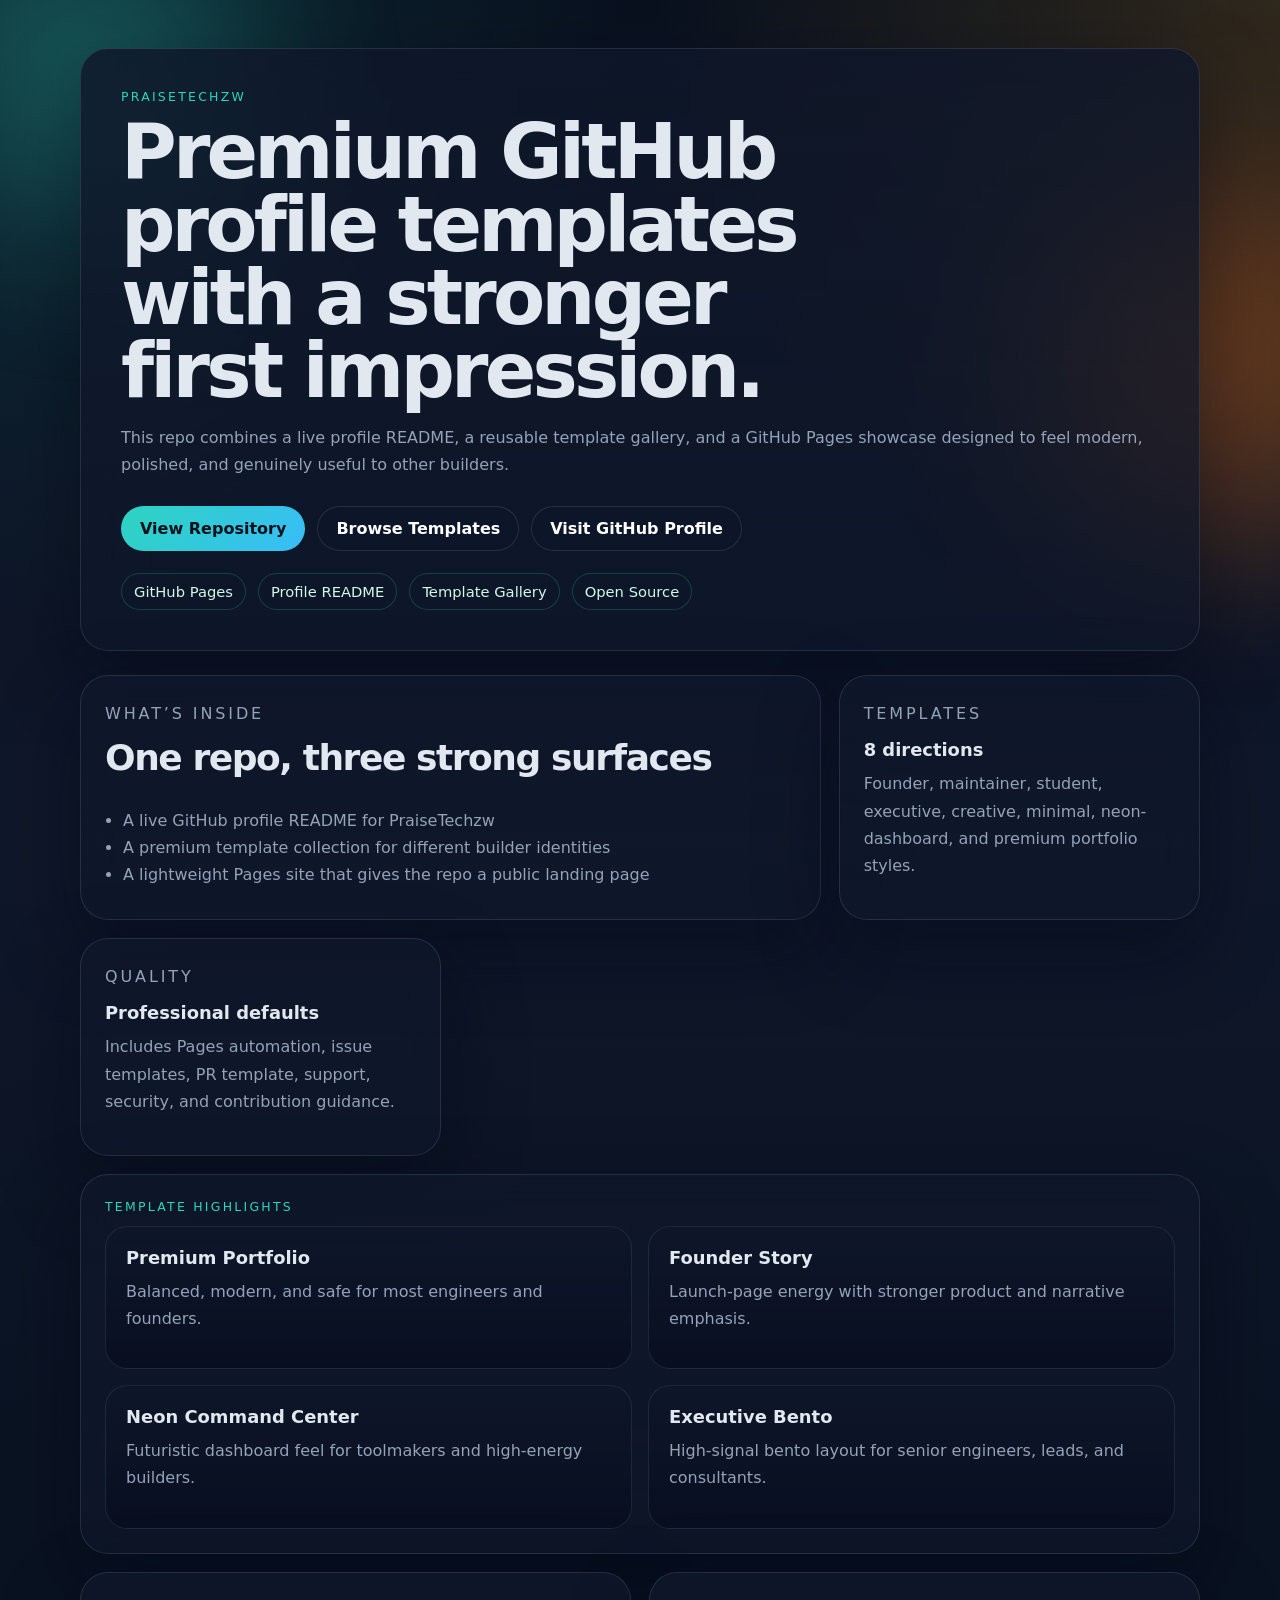
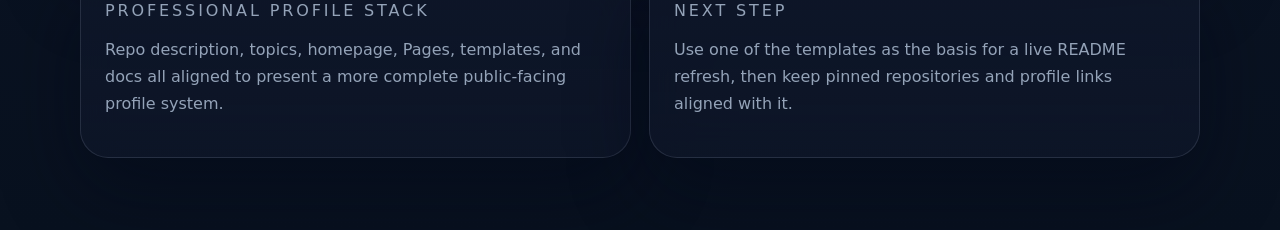
==== site/index.html @ 54471fbe "Add GitHub Pages showcase and repo governance" ====
<!doctype html>
<html lang="en">
  <head>
    <meta charset="utf-8" />
    <meta name="viewport" content="width=device-width, initial-scale=1" />
    <title>PraiseTechzw | Profile Templates & GitHub Showcase</title>
    <meta
      name="description"
      content="Premium GitHub profile README templates, profile design inspiration, and a showcase for PraiseTechzw."
    />
    <meta property="og:title" content="PraiseTechzw | Premium GitHub Profile Templates" />
    <meta
      property="og:description"
      content="A polished template collection and profile showcase built for GitHub Pages."
    />
    <meta property="og:type" content="website" />
    <meta property="og:image" content="./preview.svg" />
    <meta name="theme-color" content="#0f172a" />
    <link rel="stylesheet" href="./styles.css" />
  </head>
  <body>
    <div class="orb orb-a"></div>
    <div class="orb orb-b"></div>

    <main class="shell">
      <section class="hero card">
        <p class="eyebrow">PraiseTechzw</p>
        <h1>Premium GitHub profile templates with a stronger first impression.</h1>
        <p class="lede">
          This repo combines a live profile README, a reusable template gallery,
          and a GitHub Pages showcase designed to feel modern, polished, and
          genuinely useful to other builders.
        </p>

        <div class="cta-row">
          <a class="button button-primary" href="https://github.com/PraiseTechzw/PraiseTechzw">View Repository</a>
          <a class="button button-secondary" href="https://github.com/PraiseTechzw/PraiseTechzw/tree/main/templates">Browse Templates</a>
          <a class="button button-secondary" href="https://github.com/PraiseTechzw">Visit GitHub Profile</a>
        </div>

        <div class="pill-row">
          <span class="pill">GitHub Pages</span>
          <span class="pill">Profile README</span>
          <span class="pill">Template Gallery</span>
          <span class="pill">Open Source</span>
        </div>
      </section>

      <section class="grid">
        <article class="card feature feature-wide">
          <p class="eyebrow">What’s inside</p>
          <h2>One repo, three strong surfaces</h2>
          <ul class="list">
            <li>A live GitHub profile README for PraiseTechzw</li>
            <li>A premium template collection for different builder identities</li>
            <li>A lightweight Pages site that gives the repo a public landing page</li>
          </ul>
        </article>

        <article class="card feature">
          <p class="eyebrow">Templates</p>
          <h3>8 directions</h3>
          <p>
            Founder, maintainer, student, executive, creative, minimal,
            neon-dashboard, and premium portfolio styles.
          </p>
        </article>

        <article class="card feature">
          <p class="eyebrow">Quality</p>
          <h3>Professional defaults</h3>
          <p>
            Includes Pages automation, issue templates, PR template, support,
            security, and contribution guidance.
          </p>
        </article>
      </section>

      <section class="card section-card">
        <p class="eyebrow">Template highlights</p>
        <div class="template-grid">
          <article class="template-card">
            <h3>Premium Portfolio</h3>
            <p>Balanced, modern, and safe for most engineers and founders.</p>
          </article>
          <article class="template-card">
            <h3>Founder Story</h3>
            <p>Launch-page energy with stronger product and narrative emphasis.</p>
          </article>
          <article class="template-card">
            <h3>Neon Command Center</h3>
            <p>Futuristic dashboard feel for toolmakers and high-energy builders.</p>
          </article>
          <article class="template-card">
            <h3>Executive Bento</h3>
            <p>High-signal bento layout for senior engineers, leads, and consultants.</p>
          </article>
        </div>
      </section>

      <section class="footer-row">
        <div class="card footer-card">
          <p class="eyebrow">Professional profile stack</p>
          <p>
            Repo description, topics, homepage, Pages, templates, and docs all
            aligned to present a more complete public-facing profile system.
          </p>
        </div>
        <div class="card footer-card">
          <p class="eyebrow">Next step</p>
          <p>
            Use one of the templates as the basis for a live README refresh,
            then keep pinned repositories and profile links aligned with it.
          </p>
        </div>
      </section>
    </main>
  </body>
</html>
---- site/styles.css ----
:root {
  color-scheme: dark;
  --bg: #08111f;
  --border: rgba(148, 163, 184, 0.18);
  --text: #e2e8f0;
  --muted: #94a3b8;
  --accent: #2dd4bf;
  --accent-2: #f59e0b;
  --accent-3: #38bdf8;
  --shadow: 0 30px 80px rgba(2, 6, 23, 0.45);
}

* {
  box-sizing: border-box;
}

html,
body {
  margin: 0;
  min-height: 100%;
  font-family: Inter, ui-sans-serif, system-ui, -apple-system, BlinkMacSystemFont, "Segoe UI", sans-serif;
  background:
    radial-gradient(circle at top left, rgba(45, 212, 191, 0.14), transparent 28%),
    radial-gradient(circle at top right, rgba(245, 158, 11, 0.16), transparent 28%),
    linear-gradient(180deg, #09111f 0%, #0f172a 45%, #08111f 100%);
  color: var(--text);
}

body {
  position: relative;
  overflow-x: hidden;
}

.orb {
  position: fixed;
  border-radius: 999px;
  filter: blur(90px);
  opacity: 0.32;
  pointer-events: none;
}

.orb-a {
  width: 280px;
  height: 280px;
  top: -60px;
  left: -40px;
  background: #2dd4bf;
}

.orb-b {
  width: 360px;
  height: 360px;
  right: -120px;
  top: 180px;
  background: #f97316;
}

.shell {
  width: min(1120px, calc(100% - 32px));
  margin: 0 auto;
  padding: 48px 0 72px;
}

.card {
  background: linear-gradient(180deg, rgba(15, 23, 42, 0.84), rgba(15, 23, 42, 0.68));
  border: 1px solid var(--border);
  border-radius: 28px;
  box-shadow: var(--shadow);
  backdrop-filter: blur(18px);
}

.hero {
  padding: 40px;
  margin-bottom: 24px;
}

.section-card {
  padding: 24px;
}

.eyebrow {
  margin: 0 0 12px;
  letter-spacing: 0.18em;
  text-transform: uppercase;
  font-size: 0.78rem;
  color: var(--accent);
}

h1,
h2,
h3,
p {
  margin-top: 0;
}

h1 {
  max-width: 14ch;
  margin-bottom: 16px;
  font-size: clamp(2.5rem, 6vw, 4.75rem);
  line-height: 0.96;
  letter-spacing: -0.05em;
}

h2 {
  font-size: clamp(1.5rem, 3vw, 2.25rem);
  line-height: 1.05;
  letter-spacing: -0.04em;
}

h3 {
  margin-bottom: 10px;
  font-size: 1.12rem;
}

.lede,
.feature p,
.footer-card p,
.template-card p,
.list {
  color: var(--muted);
  line-height: 1.7;
  font-size: 1rem;
}

.cta-row,
.pill-row {
  display: flex;
  flex-wrap: wrap;
  gap: 12px;
}

.cta-row {
  margin: 28px 0 22px;
}

.button,
.pill {
  border-radius: 999px;
  text-decoration: none;
}

.button {
  display: inline-flex;
  align-items: center;
  justify-content: center;
  padding: 12px 18px;
  border: 1px solid transparent;
  font-weight: 700;
  color: white;
}

.button-primary {
  background: linear-gradient(135deg, var(--accent), var(--accent-3));
  color: #04111b;
}

.button-secondary {
  background: rgba(15, 23, 42, 0.55);
  border-color: var(--border);
}

.pill {
  padding: 9px 12px;
  border: 1px solid rgba(45, 212, 191, 0.22);
  background: rgba(15, 23, 42, 0.62);
  color: #d1fae5;
  font-size: 0.92rem;
}

.grid {
  display: grid;
  grid-template-columns: repeat(3, minmax(0, 1fr));
  gap: 18px;
  margin-bottom: 18px;
}

.feature {
  padding: 24px;
}

.feature-wide {
  grid-column: span 2;
}

.list {
  padding-left: 18px;
  margin-bottom: 0;
}

.template-grid {
  display: grid;
  grid-template-columns: repeat(2, minmax(0, 1fr));
  gap: 16px;
}

.template-card {
  padding: 20px;
  border: 1px solid rgba(148, 163, 184, 0.14);
  border-radius: 22px;
  background: linear-gradient(180deg, rgba(15, 23, 42, 0.78), rgba(2, 6, 23, 0.42));
}

.footer-row {
  display: grid;
  grid-template-columns: repeat(2, minmax(0, 1fr));
  gap: 18px;
  margin-top: 18px;
}

.footer-card {
  padding: 24px;
}

@media (max-width: 860px) {
  .hero,
  .feature,
  .section-card,
  .footer-card {
    padding: 24px;
  }

  .grid,
  .template-grid,
  .footer-row {
    grid-template-columns: 1fr;
  }

  .feature-wide {
    grid-column: span 1;
  }
}
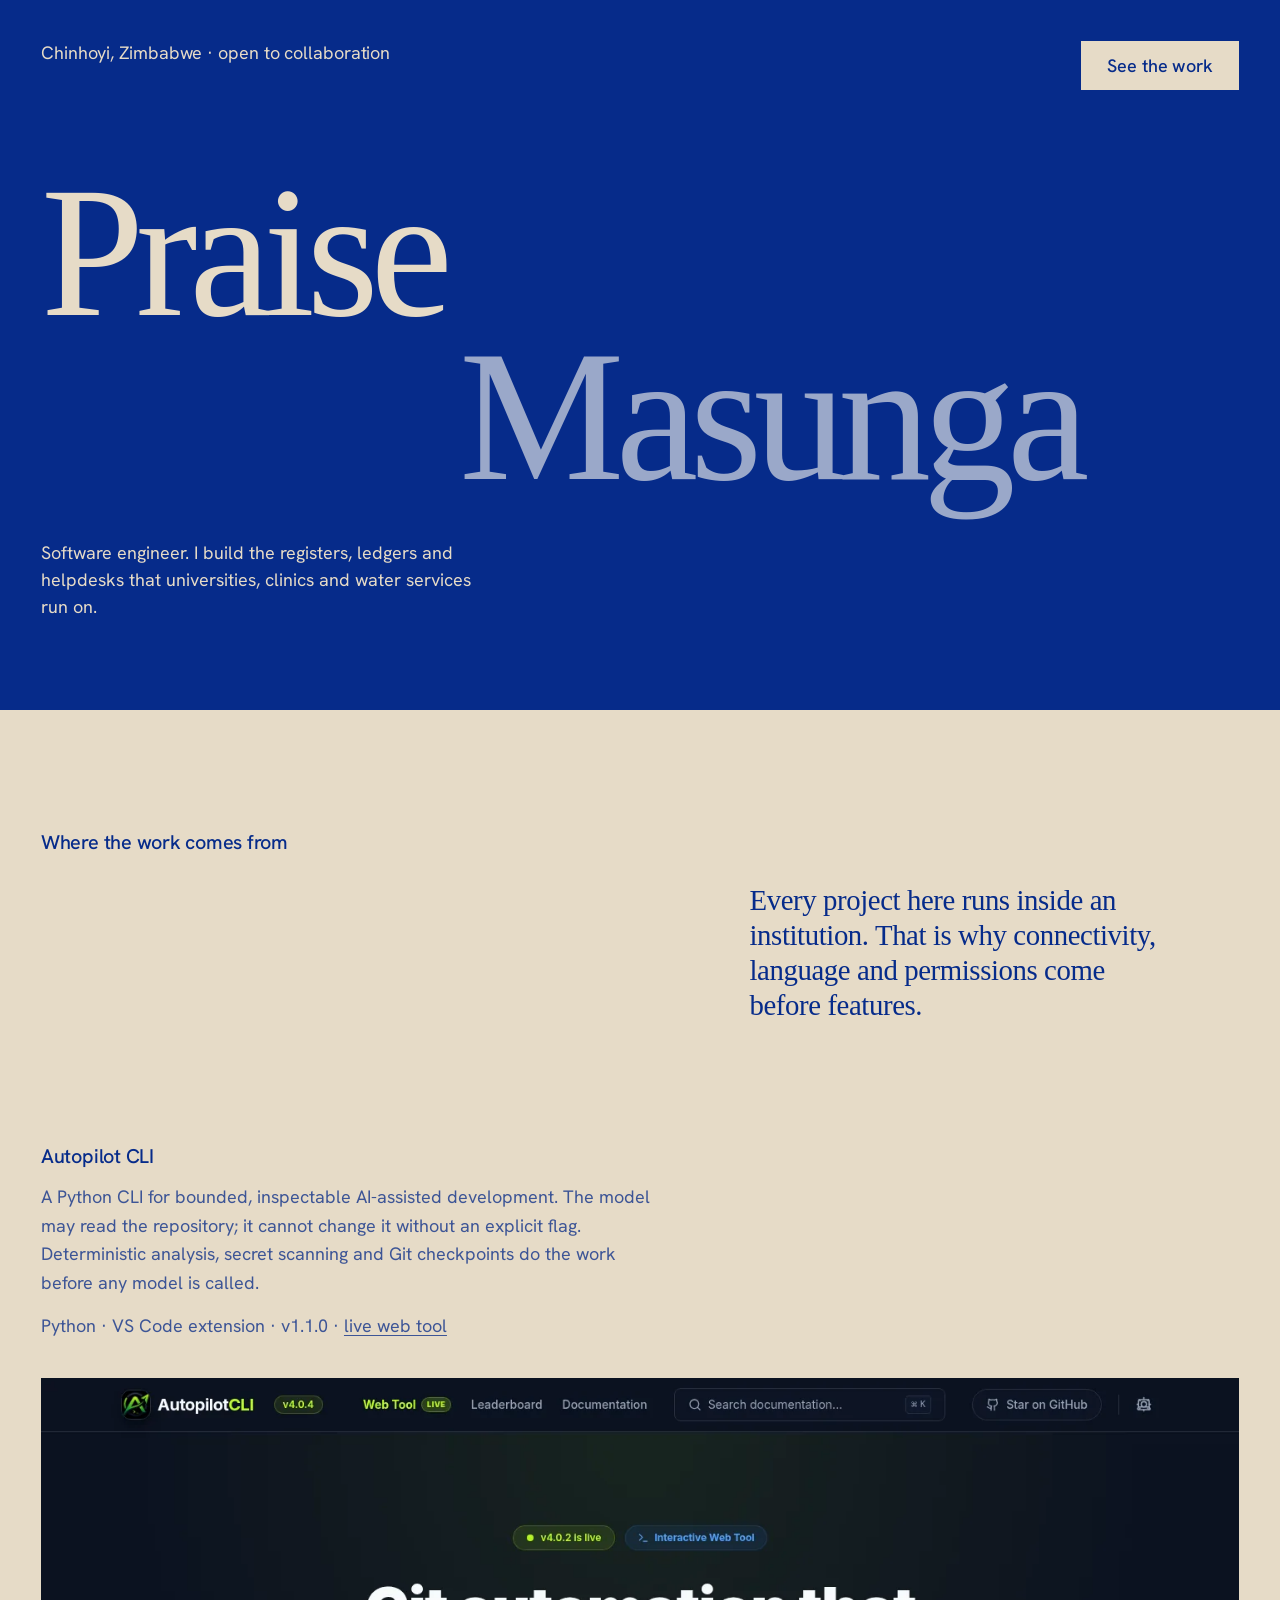
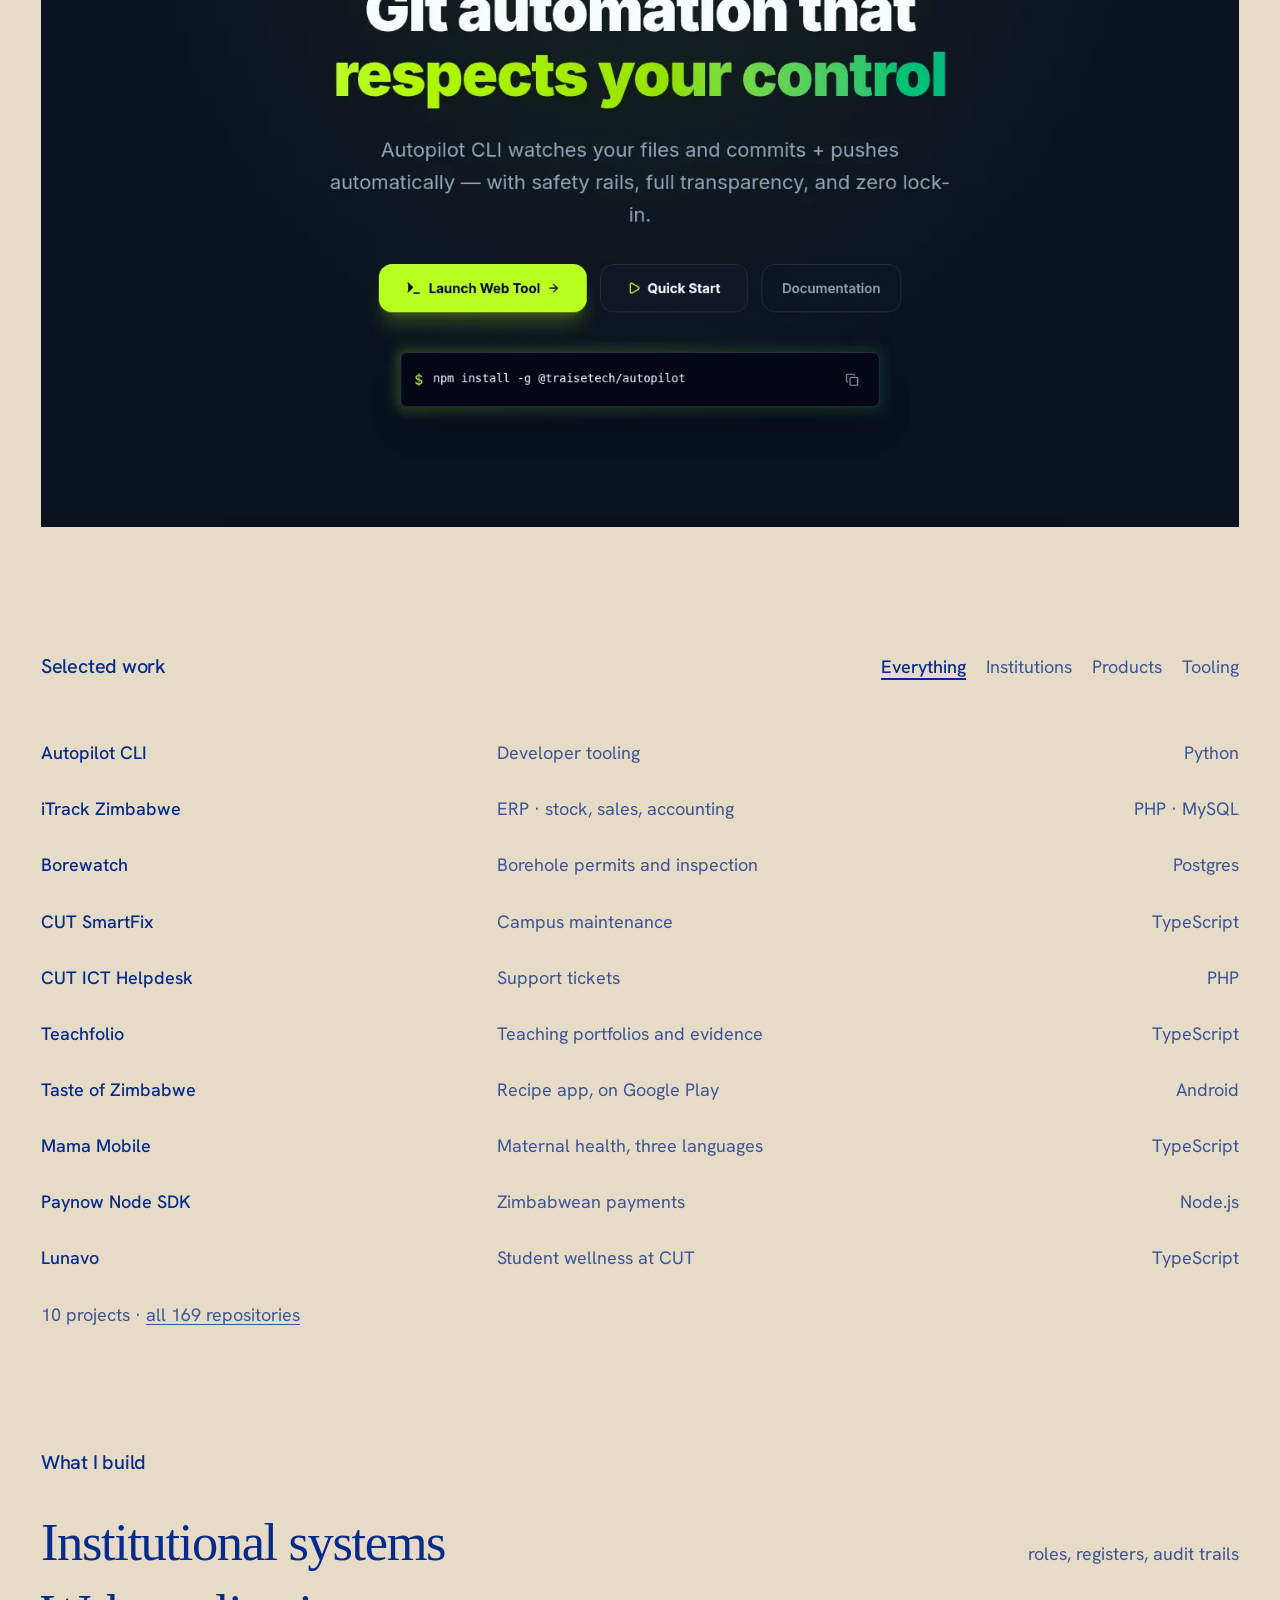
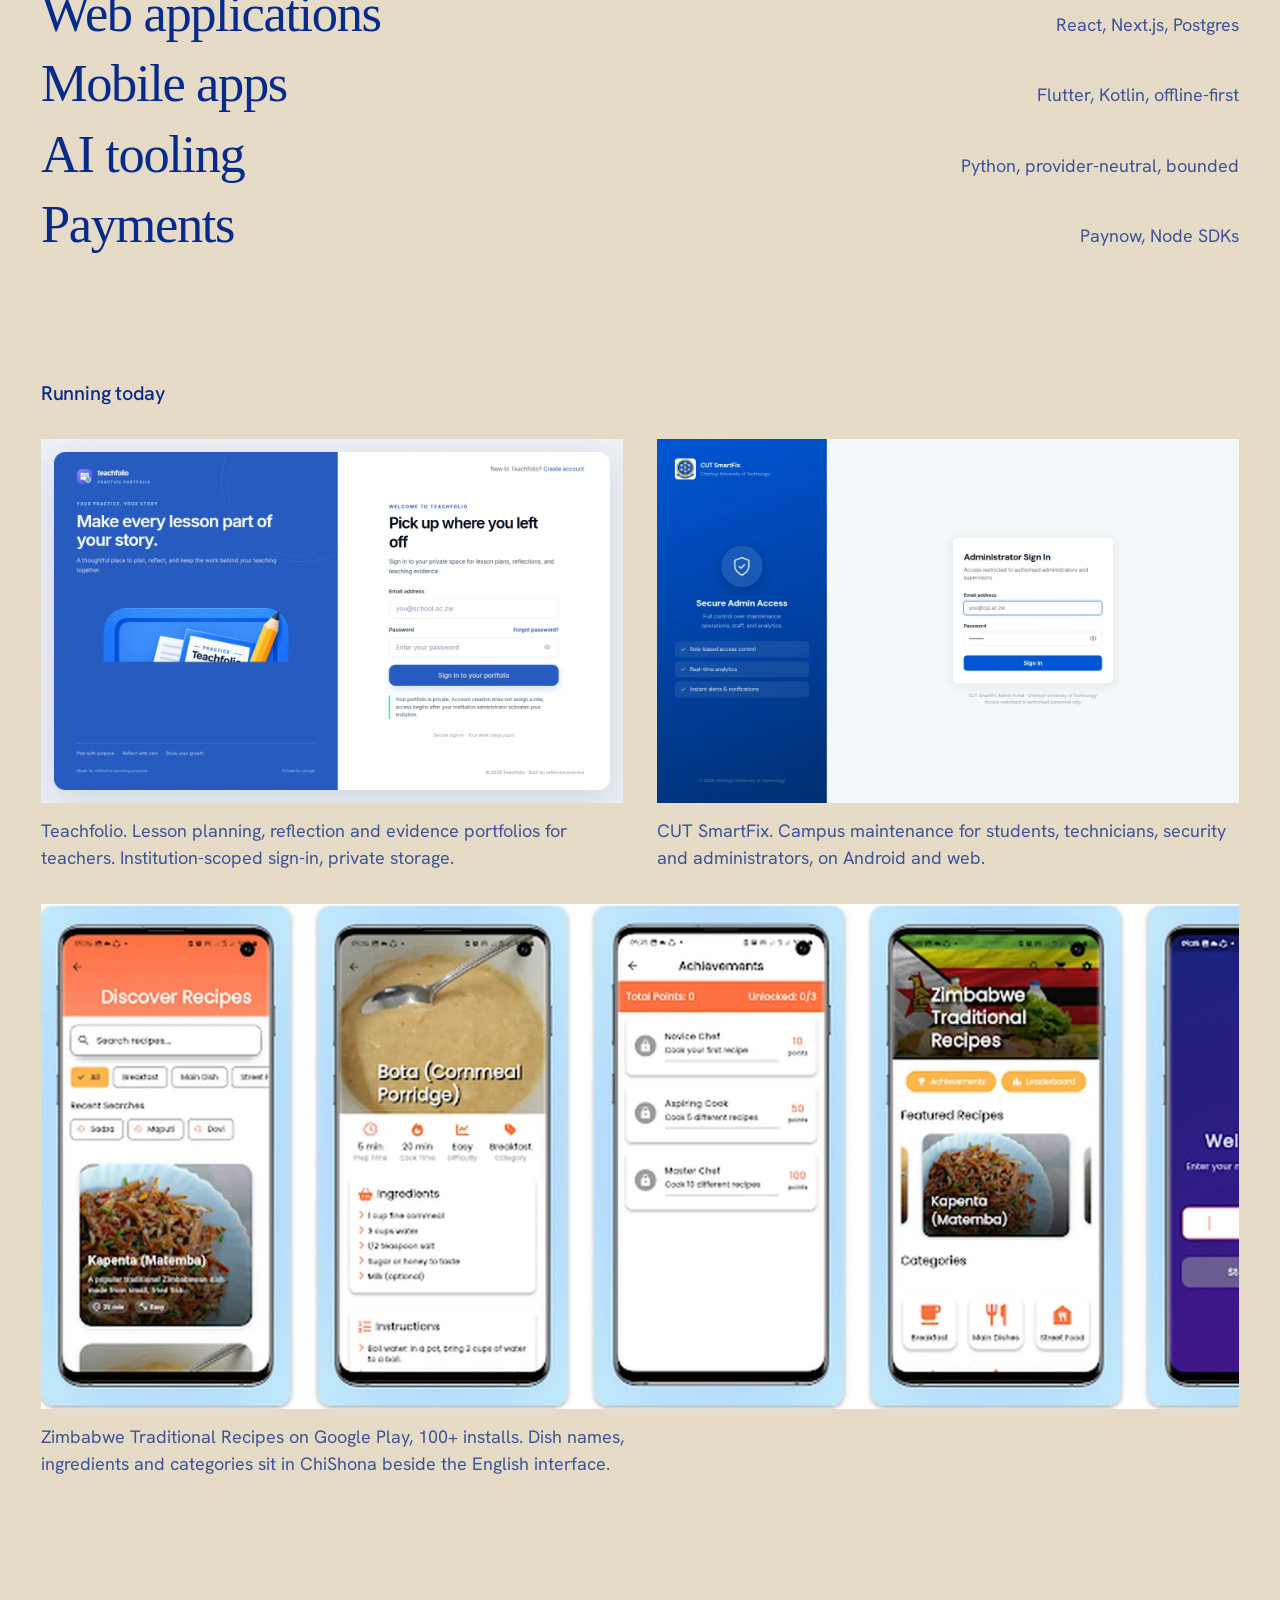
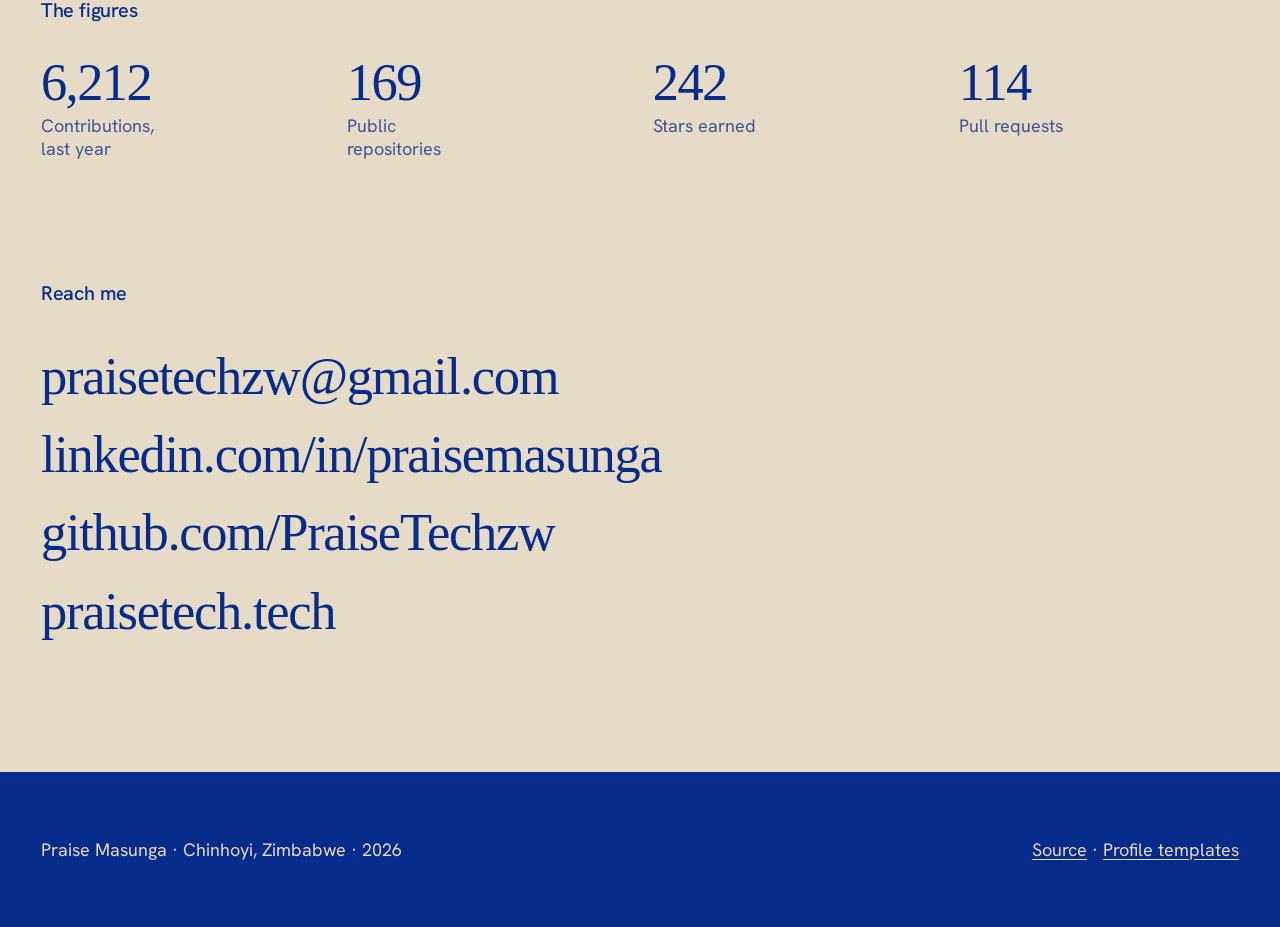
==== commit 6338d020: "feat: rebuild profile README and showcase site Rebuild the profile as an editorial page rather than " ====
--- a/site/index.html
+++ b/site/index.html
@@ -1,119 +1,200 @@
 <!doctype html>
 <html lang="en">
-  <head>
-    <meta charset="utf-8" />
-    <meta name="viewport" content="width=device-width, initial-scale=1" />
-    <title>PraiseTechzw | Profile Templates & GitHub Showcase</title>
-    <meta
-      name="description"
-      content="Premium GitHub profile README templates, profile design inspiration, and a showcase for PraiseTechzw."
-    />
-    <meta property="og:title" content="PraiseTechzw | Premium GitHub Profile Templates" />
-    <meta
-      property="og:description"
-      content="A polished template collection and profile showcase built for GitHub Pages."
-    />
-    <meta property="og:type" content="website" />
-    <meta property="og:image" content="./preview.svg" />
-    <meta name="theme-color" content="#0f172a" />
-    <link rel="stylesheet" href="./styles.css" />
-  </head>
-  <body>
-    <div class="orb orb-a"></div>
-    <div class="orb orb-b"></div>
-
-    <main class="shell">
-      <section class="hero card">
-        <p class="eyebrow">PraiseTechzw</p>
-        <h1>Premium GitHub profile templates with a stronger first impression.</h1>
-        <p class="lede">
-          This repo combines a live profile README, a reusable template gallery,
-          and a GitHub Pages showcase designed to feel modern, polished, and
-          genuinely useful to other builders.
-        </p>
-
-        <div class="cta-row">
-          <a class="button button-primary" href="https://github.com/PraiseTechzw/PraiseTechzw">View Repository</a>
-          <a class="button button-secondary" href="https://github.com/PraiseTechzw/PraiseTechzw/tree/main/templates">Browse Templates</a>
-          <a class="button button-secondary" href="https://github.com/PraiseTechzw">Visit GitHub Profile</a>
-        </div>
-
-        <div class="pill-row">
-          <span class="pill">GitHub Pages</span>
-          <span class="pill">Profile README</span>
-          <span class="pill">Template Gallery</span>
-          <span class="pill">Open Source</span>
-        </div>
-      </section>
-
-      <section class="grid">
-        <article class="card feature feature-wide">
-          <p class="eyebrow">What’s inside</p>
-          <h2>One repo, three strong surfaces</h2>
-          <ul class="list">
-            <li>A live GitHub profile README for PraiseTechzw</li>
-            <li>A premium template collection for different builder identities</li>
-            <li>A lightweight Pages site that gives the repo a public landing page</li>
-          </ul>
-        </article>
-
-        <article class="card feature">
-          <p class="eyebrow">Templates</p>
-          <h3>8 directions</h3>
-          <p>
-            Founder, maintainer, student, executive, creative, minimal,
-            neon-dashboard, and premium portfolio styles.
-          </p>
-        </article>
-
-        <article class="card feature">
-          <p class="eyebrow">Quality</p>
-          <h3>Professional defaults</h3>
-          <p>
-            Includes Pages automation, issue templates, PR template, support,
-            security, and contribution guidance.
-          </p>
-        </article>
-      </section>
-
-      <section class="card section-card">
-        <p class="eyebrow">Template highlights</p>
-        <div class="template-grid">
-          <article class="template-card">
-            <h3>Premium Portfolio</h3>
-            <p>Balanced, modern, and safe for most engineers and founders.</p>
-          </article>
-          <article class="template-card">
-            <h3>Founder Story</h3>
-            <p>Launch-page energy with stronger product and narrative emphasis.</p>
-          </article>
-          <article class="template-card">
-            <h3>Neon Command Center</h3>
-            <p>Futuristic dashboard feel for toolmakers and high-energy builders.</p>
-          </article>
-          <article class="template-card">
-            <h3>Executive Bento</h3>
-            <p>High-signal bento layout for senior engineers, leads, and consultants.</p>
-          </article>
-        </div>
-      </section>
-
-      <section class="footer-row">
-        <div class="card footer-card">
-          <p class="eyebrow">Professional profile stack</p>
-          <p>
-            Repo description, topics, homepage, Pages, templates, and docs all
-            aligned to present a more complete public-facing profile system.
-          </p>
-        </div>
-        <div class="card footer-card">
-          <p class="eyebrow">Next step</p>
-          <p>
-            Use one of the templates as the basis for a live README refresh,
-            then keep pinned repositories and profile links aligned with it.
-          </p>
-        </div>
-      </section>
-    </main>
-  </body>
+<head>
+<meta charset="utf-8">
+<meta name="viewport" content="width=device-width, initial-scale=1">
+<title>Praise Masunga, software engineer in Chinhoyi</title>
+<meta name="description" content="Praise Masunga builds web, mobile and AI systems for universities, clinics, water services and small businesses in Zimbabwe. Selected work, live products and contact.">
+<link rel="canonical" href="https://praisetechzw.github.io/PraiseTechzw/">
+<meta name="theme-color" content="#062b8a">
+<meta property="og:type" content="website">
+<meta property="og:title" content="Praise Masunga, software engineer in Chinhoyi">
+<meta property="og:description" content="Institutional software, mobile products and AI tooling, built in Zimbabwe.">
+<meta property="og:url" content="https://praisetechzw.github.io/PraiseTechzw/">
+<meta property="og:image" content="https://praisetechzw.github.io/PraiseTechzw/preview.png">
+<meta name="twitter:card" content="summary_large_image">
+<link rel="preconnect" href="https://api.fontshare.com">
+<link rel="preconnect" href="https://cdn.fontshare.com" crossorigin>
+<link rel="preconnect" href="https://fonts.googleapis.com">
+<link rel="preconnect" href="https://fonts.gstatic.com" crossorigin>
+<link href="https://api.fontshare.com/v2/css?f[]=zodiak@100,300,400&display=swap" rel="stylesheet">
+<link href="https://fonts.googleapis.com/css2?family=Hanken+Grotesk:wght@400;500&display=swap" rel="stylesheet">
+<link rel="stylesheet" href="./styles.css">
+<script>document.documentElement.classList.add('js')</script>
+<script type="application/ld+json">
+{"@context":"https://schema.org","@type":"Person","name":"Praise Masunga","jobTitle":"Software engineer","url":"https://praisetech.tech","address":{"@type":"PostalAddress","addressLocality":"Chinhoyi","addressCountry":"ZW"},"sameAs":["https://github.com/PraiseTechzw","https://www.linkedin.com/in/praisemasunga/","https://x.com/praisetech_zw"]}
+</script>
+</head>
+<body>
+
+<header class="hero">
+  <p class="hero-place">Chinhoyi, Zimbabwe<span class="place-more"> · open to collaboration</span></p>
+  <a class="hero-action" href="#work">See the work</a>
+
+  <div class="hero-body">
+    <h1 class="hero-name"><span class="ink-a">Praise</span><span class="ink-b">Masunga</span></h1>
+    <p class="hero-note">Software engineer. I build the registers, ledgers and helpdesks that universities, clinics and water services run on.</p>
+  </div>
+</header>
+
+<main>
+
+  <section class="say" aria-labelledby="say-h">
+    <h2 class="section-head" id="say-h">Where the work comes from</h2>
+    <p class="say-text">Every project here runs inside an institution. That is why connectivity, language and permissions come before features.</p>
+  </section>
+
+  <section class="plate-section" aria-labelledby="flagship-h">
+    <div class="plate-copy">
+      <h2 class="section-head" id="flagship-h">Autopilot CLI</h2>
+      <p class="plate-note">A Python CLI for bounded, inspectable AI-assisted development. The model may read the repository; it cannot change it without an explicit flag. Deterministic analysis, secret scanning and Git checkpoints do the work before any model is called.</p>
+      <p class="plate-meta">Python · VS Code extension · v1.1.0 · <a href="https://autopilot-cli.praisetech.tech/">live web tool</a></p>
+    </div>
+    <figure class="plate plate-wide">
+      <img src="./plates/autopilot.webp" width="1440" height="900" alt="Autopilot CLI website: headline reads 'Git automation that respects your control', with a launch button and install command.">
+    </figure>
+  </section>
+
+  <section class="ledger-section" aria-labelledby="work-h">
+    <div class="ledger-head">
+      <h2 class="section-head" id="work-h">Selected work</h2>
+      <div class="filter" role="group" aria-label="Filter projects">
+        <button type="button" class="filter-btn" data-filter="all" aria-pressed="true">Everything</button>
+        <button type="button" class="filter-btn" data-filter="institution" aria-pressed="false">Institutions</button>
+        <button type="button" class="filter-btn" data-filter="product" aria-pressed="false">Products</button>
+        <button type="button" class="filter-btn" data-filter="tooling" aria-pressed="false">Tooling</button>
+      </div>
+    </div>
+
+    <ul class="ledger" id="work">
+      <li class="row" data-tags="tooling">
+        <a href="https://github.com/PraiseTechzw/autopilot-cli"><span class="row-name">Autopilot CLI</span><span class="row-kind">Developer tooling</span><span class="row-stack">Python</span></a>
+      </li>
+      <li class="row" data-tags="institution">
+        <a href="https://github.com/PraiseTechzw/itrack-zimbabwe"><span class="row-name">iTrack Zimbabwe</span><span class="row-kind">ERP · stock, sales, accounting</span><span class="row-stack">PHP · MySQL</span></a>
+      </li>
+      <li class="row" data-tags="institution">
+        <a href="https://github.com/PraiseTechzw/borewatch"><span class="row-name">Borewatch</span><span class="row-kind">Borehole permits and inspection</span><span class="row-stack">Postgres</span></a>
+      </li>
+      <li class="row" data-tags="institution">
+        <a href="https://github.com/PraiseTechzw/cut-smartfix"><span class="row-name">CUT SmartFix</span><span class="row-kind">Campus maintenance</span><span class="row-stack">TypeScript</span></a>
+      </li>
+      <li class="row" data-tags="institution">
+        <a href="https://github.com/PraiseTechzw/CUT-ICT-HELPDESK"><span class="row-name">CUT ICT Helpdesk</span><span class="row-kind">Support tickets</span><span class="row-stack">PHP</span></a>
+      </li>
+      <li class="row" data-tags="institution product">
+        <a href="https://github.com/PraiseTechzw/teachfolio"><span class="row-name">Teachfolio</span><span class="row-kind">Teaching portfolios and evidence</span><span class="row-stack">TypeScript</span></a>
+      </li>
+      <li class="row" data-tags="product">
+        <a href="https://github.com/PraiseTechzw/recipe"><span class="row-name">Taste of Zimbabwe</span><span class="row-kind">Recipe app, on Google Play</span><span class="row-stack">Android</span></a>
+      </li>
+      <li class="row" data-tags="product">
+        <a href="https://github.com/PraiseTechzw/mama-mobile"><span class="row-name">Mama Mobile</span><span class="row-kind">Maternal health, three languages</span><span class="row-stack">TypeScript</span></a>
+      </li>
+      <li class="row" data-tags="tooling product">
+        <a href="https://github.com/PraiseTechzw/Paynow-NodeJS-SDK"><span class="row-name">Paynow Node SDK</span><span class="row-kind">Zimbabwean payments</span><span class="row-stack">Node.js</span></a>
+      </li>
+      <li class="row" data-tags="institution product">
+        <a href="https://github.com/PraiseTechzw/Lunavo"><span class="row-name">Lunavo</span><span class="row-kind">Student wellness at CUT</span><span class="row-stack">TypeScript</span></a>
+      </li>
+    </ul>
+    <p class="ledger-foot"><span id="ledger-count">10 projects</span> · <a href="https://github.com/PraiseTechzw?tab=repositories">all 169 repositories</a></p>
+  </section>
+
+  <section class="menu-section" aria-labelledby="menu-h">
+    <h2 class="section-head" id="menu-h">What I build</h2>
+    <ul class="menu">
+      <li><span class="menu-item">Institutional systems</span><span class="menu-note">roles, registers, audit trails</span></li>
+      <li><span class="menu-item">Web applications</span><span class="menu-note">React, Next.js, Postgres</span></li>
+      <li><span class="menu-item">Mobile apps</span><span class="menu-note">Flutter, Kotlin, offline-first</span></li>
+      <li><span class="menu-item">AI tooling</span><span class="menu-note">Python, provider-neutral, bounded</span></li>
+      <li><span class="menu-item">Payments</span><span class="menu-note">Paynow, Node SDKs</span></li>
+    </ul>
+  </section>
+
+  <section class="plates" aria-labelledby="plates-h">
+    <h2 class="section-head" id="plates-h">Running today</h2>
+    <div class="plate-pair">
+      <figure class="plate">
+        <img src="./plates/teachfolio.webp" width="1440" height="900" alt="Teachfolio sign-in screen: a blue panel reading 'Make every lesson part of your story' beside a login form for teachers.">
+        <figcaption>Teachfolio. Lesson planning, reflection and evidence portfolios for teachers. Institution-scoped sign-in, private storage.</figcaption>
+      </figure>
+      <figure class="plate">
+        <img src="./plates/cut-smartfix.webp" width="1440" height="900" alt="CUT SmartFix administrator sign-in screen with role-based access notes.">
+        <figcaption>CUT SmartFix. Campus maintenance for students, technicians, security and administrators, on Android and web.</figcaption>
+      </figure>
+    </div>
+    <figure class="plate plate-band">
+      <img src="./plates/recipe.webp" width="1420" height="598" alt="Four screens of the Zimbabwe Traditional Recipes app: a recipe search list, a Bota recipe with ingredients, an achievements screen, and a featured-recipes home screen.">
+      <figcaption>Zimbabwe Traditional Recipes on Google Play, 100+ installs. Dish names, ingredients and categories sit in ChiShona beside the English interface.</figcaption>
+    </figure>
+  </section>
+
+  <section class="figures" aria-labelledby="figures-h">
+    <h2 class="section-head" id="figures-h">The figures</h2>
+    <dl class="figure-row">
+      <div><dt>Contributions, last year</dt><dd>6,212</dd></div>
+      <div><dt>Public repositories</dt><dd>169</dd></div>
+      <div><dt>Stars earned</dt><dd>242</dd></div>
+      <div><dt>Pull requests</dt><dd>114</dd></div>
+    </dl>
+  </section>
+
+  <section class="contact" aria-labelledby="contact-h">
+    <h2 class="section-head" id="contact-h">Reach me</h2>
+    <ul class="address">
+      <li><a href="mailto:praisetechzw@gmail.com">praisetechzw@gmail.com</a></li>
+      <li><a href="https://www.linkedin.com/in/praisemasunga/">linkedin.com/in/praisemasunga</a></li>
+      <li><a href="https://github.com/PraiseTechzw">github.com/PraiseTechzw</a></li>
+      <li><a href="https://praisetech.tech">praisetech.tech</a></li>
+    </ul>
+  </section>
+
+</main>
+
+<footer class="colophon">
+  <p>Praise Masunga · Chinhoyi, Zimbabwe · 2026</p>
+  <p><a href="https://github.com/PraiseTechzw/PraiseTechzw">Source</a> · <a href="https://github.com/PraiseTechzw/PraiseTechzw/tree/main/templates">Profile templates</a></p>
+</footer>
+
+<script>
+(function () {
+  var reduce = window.matchMedia('(prefers-reduced-motion: reduce)').matches;
+
+  // Reveal on scroll, with a hard fallback so nothing stays hidden.
+  var targets = document.querySelectorAll('.say-text, .section-head, .plate-note, .plate-meta, .row, .menu li, .figure-row div, .address li, .colophon p, .plate, .ledger-foot');
+  if (reduce || !('IntersectionObserver' in window)) {
+    targets.forEach(function (el) { el.classList.add('in'); });
+  } else {
+    var io = new IntersectionObserver(function (entries) {
+      entries.forEach(function (e) {
+        if (e.isIntersecting) { e.target.classList.add('in'); io.unobserve(e.target); }
+      });
+    }, { rootMargin: '0px 0px -8% 0px', threshold: 0.08 });
+    targets.forEach(function (el) { el.classList.add('reveal'); io.observe(el); });
+    setTimeout(function () { targets.forEach(function (el) { el.classList.add('in'); }); }, 2500);
+  }
+
+  // Ledger filter.
+  var buttons = document.querySelectorAll('.filter-btn');
+  var rows = document.querySelectorAll('.row');
+  var count = document.getElementById('ledger-count');
+
+  buttons.forEach(function (btn) {
+    btn.addEventListener('click', function () {
+      var f = btn.dataset.filter;
+      buttons.forEach(function (b) { b.setAttribute('aria-pressed', String(b === btn)); });
+      var shown = 0;
+      rows.forEach(function (row) {
+        var tags = (row.dataset.tags || '').split(' ');
+        var match = f === 'all' || tags.indexOf(f) !== -1;
+        row.hidden = !match;
+        if (match) shown++;
+      });
+      count.textContent = shown + (shown === 1 ? ' project' : ' projects');
+    });
+  });
+})();
+</script>
+</body>
 </html>
--- a/site/styles.css
+++ b/site/styles.css
@@ -1,231 +1,517 @@
 :root {
-  color-scheme: dark;
-  --bg: #08111f;
-  --border: rgba(148, 163, 184, 0.18);
-  --text: #e2e8f0;
-  --muted: #94a3b8;
-  --accent: #2dd4bf;
-  --accent-2: #f59e0b;
-  --accent-3: #38bdf8;
-  --shadow: 0 30px 80px rgba(2, 6, 23, 0.45);
-}
-
-* {
-  box-sizing: border-box;
-}
-
-html,
+  --sand: #e6dbc7;
+  --sand-deep: #dbcdb4;
+  --cobalt: #062b8a;
+  --cobalt-deep: #02143d;
+  --cobalt-soft: #3d5596;
+
+  --pad: clamp(20px, 3.2vw, 52px);
+  --gap: clamp(76px, 9.5vw, 168px);
+
+  --t-display: clamp(4.25rem, 14.5vw, 12.5rem);
+  --t-menu: clamp(1.7rem, 4.1vw, 3.4rem);
+  --t-say: clamp(1.5rem, 2.25vw, 2.25rem);
+  --t-head: clamp(1.2rem, 1.55vw, 1.7rem);
+  --t-body: clamp(1.125rem, 1.1vw, 1.25rem);
+
+  --display: "Zodiak", "Iowan Old Style", "Palatino Linotype", Palatino, Georgia, serif;
+  --text: "Hanken Grotesk", -apple-system, BlinkMacSystemFont, "Segoe UI", Helvetica, Arial, sans-serif;
+}
+
+*, *::before, *::after { box-sizing: border-box; }
+
+html {
+  -webkit-text-size-adjust: 100%;
+  scroll-behavior: smooth;
+}
+
 body {
   margin: 0;
-  min-height: 100%;
-  font-family: Inter, ui-sans-serif, system-ui, -apple-system, BlinkMacSystemFont, "Segoe UI", sans-serif;
-  background:
-    radial-gradient(circle at top left, rgba(45, 212, 191, 0.14), transparent 28%),
-    radial-gradient(circle at top right, rgba(245, 158, 11, 0.16), transparent 28%),
-    linear-gradient(180deg, #09111f 0%, #0f172a 45%, #08111f 100%);
-  color: var(--text);
-}
-
-body {
+  background: var(--sand);
+  color: var(--cobalt);
+  font-family: var(--text);
+  font-size: var(--t-body);
+  line-height: 1.55;
+  font-weight: 400;
+  -webkit-font-smoothing: antialiased;
+  overflow-x: hidden;
+}
+
+h1, h2, p, dl, dd, dt, figure, figcaption, ul, li { margin: 0; padding: 0; }
+ul { list-style: none; }
+
+a { color: inherit; }
+
+img { display: block; max-width: 100%; height: auto; }
+
+:focus-visible {
+  outline: 2px solid var(--cobalt);
+  outline-offset: 4px;
+  border-radius: 2px;
+}
+
+/* ---------- hero ---------- */
+
+.hero {
   position: relative;
-  overflow-x: hidden;
-}
-
-.orb {
-  position: fixed;
-  border-radius: 999px;
-  filter: blur(90px);
-  opacity: 0.32;
-  pointer-events: none;
-}
-
-.orb-a {
-  width: 280px;
-  height: 280px;
-  top: -60px;
-  left: -40px;
-  background: #2dd4bf;
-}
-
-.orb-b {
-  width: 360px;
-  height: 360px;
-  right: -120px;
-  top: 180px;
-  background: #f97316;
-}
-
-.shell {
-  width: min(1120px, calc(100% - 32px));
-  margin: 0 auto;
-  padding: 48px 0 72px;
-}
-
-.card {
-  background: linear-gradient(180deg, rgba(15, 23, 42, 0.84), rgba(15, 23, 42, 0.68));
-  border: 1px solid var(--border);
-  border-radius: 28px;
-  box-shadow: var(--shadow);
-  backdrop-filter: blur(18px);
-}
-
-.hero {
-  padding: 40px;
-  margin-bottom: 24px;
-}
-
-.section-card {
-  padding: 24px;
-}
-
-.eyebrow {
-  margin: 0 0 12px;
-  letter-spacing: 0.18em;
-  text-transform: uppercase;
-  font-size: 0.78rem;
-  color: var(--accent);
-}
-
-h1,
-h2,
-h3,
-p {
-  margin-top: 0;
-}
-
-h1 {
-  max-width: 14ch;
-  margin-bottom: 16px;
-  font-size: clamp(2.5rem, 6vw, 4.75rem);
-  line-height: 0.96;
-  letter-spacing: -0.05em;
-}
-
-h2 {
-  font-size: clamp(1.5rem, 3vw, 2.25rem);
-  line-height: 1.05;
-  letter-spacing: -0.04em;
-}
-
-h3 {
-  margin-bottom: 10px;
-  font-size: 1.12rem;
-}
-
-.lede,
-.feature p,
-.footer-card p,
-.template-card p,
-.list {
-  color: var(--muted);
-  line-height: 1.7;
-  font-size: 1rem;
-}
-
-.cta-row,
-.pill-row {
+  isolation: isolate;
+  min-height: 0;
+  background: var(--cobalt);
+  color: var(--sand);
+  padding: var(--pad) var(--pad) clamp(52px, 7vw, 108px);
+  display: grid;
+  grid-template-rows: auto auto;
+  grid-template-columns: minmax(0, 1fr);
+}
+
+.hero-place,
+.hero-action {
+  font-size: var(--t-body);
+  line-height: 1.3;
+  letter-spacing: -0.005em;
+}
+
+.hero-place {
+  grid-row: 1;
+  color: var(--sand);
+  opacity: 0.72;
+  align-self: start;
+  font-variant-numeric: tabular-nums;
+}
+
+.hero-action {
+  grid-row: 1;
+  justify-self: end;
+  align-self: start;
+  display: inline-block;
+  padding: 13px 26px;
+  background: var(--sand);
+  color: var(--cobalt);
+  text-decoration: none;
+  font-weight: 500;
+  transition: background 0.18s ease, color 0.18s ease;
+}
+
+.hero-action:hover { background: #f2e9da; }
+.hero-action:active { transform: translateY(1px); }
+
+.hero-name {
+  font-family: var(--display);
+  font-weight: 100;
+  font-size: var(--t-display);
+  line-height: 0.88;
+  letter-spacing: -0.045em;
+}
+
+.hero-body {
+  grid-row: 2;
+  align-self: start;
+  padding-top: clamp(34px, 9vh, 120px);
+  display: grid;
+  grid-template-columns: minmax(0, 1fr);
+  gap: clamp(26px, 3.2vw, 52px);
+}
+
+.hero-name span { display: block; }
+.ink-a { color: var(--sand); }
+.ink-b { color: #9aa8c9; text-align: right; }
+
+.hero-note {
+  max-width: 44ch;
+  color: var(--sand);
+  opacity: 0.86;
+  font-size: var(--t-body);
+  line-height: 1.5;
+  text-wrap: pretty;
+}
+
+/* ---------- page rhythm ---------- */
+
+main > section {
+  padding: var(--gap) var(--pad) 0;
+  width: min(1560px, 100%);
+  margin-inline: auto;
+}
+
+.section-head {
+  font-family: var(--text);
+  font-weight: 500;
+  font-size: var(--t-head);
+  line-height: 1.2;
+  letter-spacing: -0.012em;
+  color: var(--cobalt);
+}
+
+/* ---------- statement ---------- */
+
+.say { display: grid; grid-template-columns: minmax(0, 1fr); }
+.say .section-head { margin-bottom: 28px; }
+
+.say-text {
+  max-width: 34ch;
+  margin-left: auto;
+  margin-right: 0;
+  font-family: var(--display);
+  font-weight: 300;
+  font-size: var(--t-say);
+  line-height: 1.22;
+  letter-spacing: -0.014em;
+  text-wrap: pretty;
+}
+
+/* ---------- plates ---------- */
+
+.plate-section {
+  display: grid;
+  gap: clamp(28px, 3vw, 48px);
+}
+
+.plate-copy {
+  display: grid;
+  grid-template-columns: minmax(0, 1fr);
+  gap: 14px;
+  max-width: 62ch;
+}
+
+.plate-note { color: var(--cobalt-soft); line-height: 1.6; }
+.plate-meta { color: var(--cobalt-soft); font-variant-numeric: tabular-nums; }
+.plate-meta a { text-decoration-thickness: 1px; text-underline-offset: 3px; }
+
+.plate img {
+  width: 100%;
+  background: var(--sand-deep);
+}
+
+.plate figcaption {
+  margin-top: 14px;
+  color: var(--cobalt-soft);
+  max-width: 64ch;
+  line-height: 1.5;
+}
+
+.plate-pair {
+  display: grid;
+  grid-template-columns: repeat(2, minmax(0, 1fr));
+  gap: clamp(20px, 2.6vw, 44px);
+  margin-top: clamp(24px, 2.6vw, 40px);
+}
+
+.plates .section-head { margin-bottom: 4px; }
+
+.plate-band {
+  margin-top: clamp(24px, 2.6vw, 40px);
+}
+
+/* ---------- ledger ---------- */
+
+.ledger-head {
   display: flex;
   flex-wrap: wrap;
-  gap: 12px;
-}
-
-.cta-row {
-  margin: 28px 0 22px;
-}
-
-.button,
-.pill {
-  border-radius: 999px;
+  align-items: baseline;
+  justify-content: space-between;
+  gap: 16px 32px;
+  margin-bottom: clamp(20px, 2.4vw, 36px);
+}
+
+.filter {
+  display: flex;
+  flex-wrap: wrap;
+  gap: 4px 20px;
+}
+
+.filter-btn {
+  appearance: none;
+  background: none;
+  border: 0;
+  padding: 4px 0;
+  font: inherit;
+  font-size: var(--t-body);
+  color: var(--cobalt-soft);
+  cursor: pointer;
+  transition: color 0.16s ease;
+}
+
+.filter-btn:hover { color: var(--cobalt); }
+
+.filter-btn[aria-pressed="true"] {
+  color: var(--cobalt);
+  font-weight: 500;
+  text-decoration: underline;
+  text-decoration-thickness: 1.5px;
+  text-underline-offset: 5px;
+}
+
+.ledger { border-top: 0; }
+
+.row a {
+  display: grid;
+  grid-template-columns: minmax(0, 1.05fr) minmax(0, 1.15fr) minmax(0, 0.6fr);
+  gap: clamp(12px, 2vw, 40px);
+  align-items: baseline;
+  padding: clamp(11px, 1.1vw, 16px) 0;
   text-decoration: none;
-}
-
-.button {
-  display: inline-flex;
-  align-items: center;
-  justify-content: center;
-  padding: 12px 18px;
-  border: 1px solid transparent;
-  font-weight: 700;
-  color: white;
-}
-
-.button-primary {
-  background: linear-gradient(135deg, var(--accent), var(--accent-3));
-  color: #04111b;
-}
-
-.button-secondary {
-  background: rgba(15, 23, 42, 0.55);
-  border-color: var(--border);
-}
-
-.pill {
-  padding: 9px 12px;
-  border: 1px solid rgba(45, 212, 191, 0.22);
-  background: rgba(15, 23, 42, 0.62);
-  color: #d1fae5;
-  font-size: 0.92rem;
-}
-
-.grid {
-  display: grid;
-  grid-template-columns: repeat(3, minmax(0, 1fr));
-  gap: 18px;
-  margin-bottom: 18px;
-}
-
-.feature {
-  padding: 24px;
-}
-
-.feature-wide {
-  grid-column: span 2;
-}
-
-.list {
-  padding-left: 18px;
-  margin-bottom: 0;
-}
-
-.template-grid {
-  display: grid;
-  grid-template-columns: repeat(2, minmax(0, 1fr));
-  gap: 16px;
-}
-
-.template-card {
-  padding: 20px;
-  border: 1px solid rgba(148, 163, 184, 0.14);
-  border-radius: 22px;
-  background: linear-gradient(180deg, rgba(15, 23, 42, 0.78), rgba(2, 6, 23, 0.42));
-}
-
-.footer-row {
-  display: grid;
-  grid-template-columns: repeat(2, minmax(0, 1fr));
-  gap: 18px;
-  margin-top: 18px;
-}
-
-.footer-card {
-  padding: 24px;
-}
-
-@media (max-width: 860px) {
-  .hero,
-  .feature,
-  .section-card,
-  .footer-card {
-    padding: 24px;
-  }
-
-  .grid,
-  .template-grid,
-  .footer-row {
-    grid-template-columns: 1fr;
-  }
-
-  .feature-wide {
-    grid-column: span 1;
-  }
-}
+  color: var(--cobalt-soft);
+  transition: color 0.18s ease, opacity 0.18s ease;
+}
+
+.row-name {
+  color: var(--cobalt);
+  font-weight: 500;
+  font-size: var(--t-body);
+  transition: color 0.18s ease;
+}
+
+.row-kind,
+.row-stack { font-size: var(--t-body); }
+
+.row-stack { text-align: right; font-variant-numeric: tabular-nums; }
+
+.row a:hover,
+.row a:focus-visible { color: var(--cobalt); }
+
+@media (hover: hover) {
+  .ledger:hover .row:not(:hover) a { opacity: 0.42; }
+}
+
+.row[hidden] { display: none; }
+
+.ledger-foot {
+  margin-top: clamp(20px, 2vw, 30px);
+  color: var(--cobalt-soft);
+  font-variant-numeric: tabular-nums;
+}
+
+.ledger-foot a { text-underline-offset: 3px; }
+
+/* ---------- menu ---------- */
+
+.menu { margin-top: clamp(20px, 2.6vw, 40px); }
+
+.menu li {
+  display: flex;
+  align-items: baseline;
+  justify-content: space-between;
+  gap: 20px;
+  padding: clamp(4px, 0.5vw, 9px) 0;
+}
+
+.menu-item {
+  font-family: var(--display);
+  font-weight: 100;
+  font-size: var(--t-menu);
+  line-height: 1.1;
+  letter-spacing: -0.026em;
+}
+
+.menu-note {
+  color: var(--cobalt-soft);
+  font-size: var(--t-body);
+  text-align: right;
+  flex: none;
+}
+
+/* ---------- figures ---------- */
+
+.figure-row {
+  display: grid;
+  grid-template-columns: repeat(4, minmax(0, 1fr));
+  gap: clamp(16px, 2vw, 36px);
+  margin-top: clamp(24px, 2.6vw, 40px);
+}
+
+.figure-row div {
+  display: flex;
+  flex-direction: column-reverse;
+  justify-content: flex-end;
+  gap: 6px;
+}
+
+.figure-row dd {
+  font-family: var(--display);
+  font-weight: 300;
+  font-size: var(--t-menu);
+  line-height: 1;
+  letter-spacing: -0.03em;
+  font-variant-numeric: tabular-nums;
+}
+
+.figure-row dt {
+  color: var(--cobalt-soft);
+  font-size: var(--t-body);
+  line-height: 1.3;
+  max-width: 14ch;
+}
+
+/* ---------- contact ---------- */
+
+.address { margin-top: clamp(20px, 2.4vw, 36px); }
+
+.address a {
+  display: block;
+  padding: clamp(6px, 0.7vw, 12px) 0;
+  text-decoration: none;
+  font-family: var(--display);
+  font-weight: 300;
+  font-size: var(--t-menu);
+  line-height: 1.15;
+  letter-spacing: -0.024em;
+  overflow-wrap: anywhere;
+  color: var(--cobalt);
+  transition: color 0.18s ease;
+}
+
+.address a:hover { color: var(--cobalt-deep); }
+
+/* ---------- colophon ---------- */
+
+.colophon {
+  margin-top: var(--gap);
+  background: var(--cobalt);
+  color: var(--sand);
+  padding: clamp(40px, 5vw, 80px) var(--pad);
+  display: flex;
+  flex-wrap: wrap;
+  gap: 12px 40px;
+  justify-content: space-between;
+  align-items: baseline;
+  font-size: var(--t-body);
+}
+
+.colophon p { opacity: 0.8; }
+.colophon a { text-underline-offset: 3px; }
+
+/* ---------- motion ---------- */
+
+@keyframes rise {
+  from { opacity: 0; transform: translateY(0.16em); }
+  to   { opacity: 1; transform: none; }
+}
+
+@keyframes fade {
+  from { opacity: 0; }
+  to   { opacity: 1; }
+}
+
+@media (prefers-reduced-motion: no-preference) {
+  html.js .hero-name span {
+    animation: rise 1s cubic-bezier(0.19, 0.8, 0.28, 1) both;
+  }
+  html.js .ink-a { animation-delay: 0.04s; }
+  html.js .ink-b { animation-delay: 0.13s; }
+  html.js .hero-place,
+  html.js .hero-action { animation: fade 0.8s ease both 0.3s; }
+  html.js .hero-note { animation: fade 0.9s ease both 0.45s; }
+}
+
+.reveal {
+  opacity: 0;
+  transform: translateY(20px);
+}
+
+.reveal.in {
+  opacity: 1;
+  transform: none;
+  transition: opacity 0.68s ease, transform 0.68s cubic-bezier(0.19, 0.8, 0.28, 1);
+}
+
+.row.reveal { transform: translateY(10px); }
+
+html.js .row.in:nth-child(2) { transition-delay: 0.03s; }
+html.js .row.in:nth-child(3) { transition-delay: 0.06s; }
+html.js .row.in:nth-child(4) { transition-delay: 0.09s; }
+html.js .row.in:nth-child(5) { transition-delay: 0.12s; }
+html.js .row.in:nth-child(6) { transition-delay: 0.15s; }
+html.js .row.in:nth-child(7) { transition-delay: 0.18s; }
+html.js .row.in:nth-child(8) { transition-delay: 0.21s; }
+html.js .row.in:nth-child(9) { transition-delay: 0.24s; }
+html.js .row.in:nth-child(10) { transition-delay: 0.27s; }
+
+html.js .menu li.in:nth-child(2) { transition-delay: 0.05s; }
+html.js .menu li.in:nth-child(3) { transition-delay: 0.1s; }
+html.js .menu li.in:nth-child(4) { transition-delay: 0.15s; }
+html.js .menu li.in:nth-child(5) { transition-delay: 0.2s; }
+
+@media (prefers-reduced-motion: reduce) {
+  html { scroll-behavior: auto; }
+  .reveal { opacity: 1; transform: none; }
+  * { animation-duration: 0.001ms !important; transition-duration: 0.001ms !important; }
+}
+
+/* ---------- phone ---------- */
+
+@media (max-width: 900px) {
+  .say-text { margin-left: 0; max-width: 40ch; }
+}
+
+@media (max-width: 760px) {
+  .hero {
+    min-height: 0;
+    padding-bottom: clamp(40px, 9vw, 72px);
+  }
+
+  .hero-body { padding-top: clamp(30px, 14vh, 90px); gap: 22px; }
+
+  .hero-name {
+    font-size: clamp(3.4rem, 19.5vw, 7rem);
+    letter-spacing: -0.045em;
+    line-height: 0.92;
+  }
+  .ink-b { text-align: left; }
+
+  .hero-note {
+    max-width: 30ch;
+    padding-bottom: clamp(8px, 3vh, 32px);
+  }
+
+  .hero-action { padding: 11px 18px; }
+
+  .say-text {
+    max-width: none;
+    font-size: var(--t-body);
+    line-height: 1.45;
+    letter-spacing: -0.006em;
+  }
+
+  .plate-pair { grid-template-columns: minmax(0, 1fr); }
+
+  .row a {
+    grid-template-columns: minmax(0, 1fr) auto;
+    grid-template-areas: "name stack" "kind kind";
+    row-gap: 3px;
+    column-gap: 16px;
+    padding: 14px 0;
+  }
+  .row-name { grid-area: name; }
+  .row-stack { grid-area: stack; }
+  .row-kind { grid-area: kind; }
+
+  .menu li {
+    flex-direction: column;
+    align-items: flex-start;
+    gap: 2px;
+    padding: 9px 0;
+  }
+  .menu-note { text-align: left; }
+
+  .figure-row { grid-template-columns: repeat(2, minmax(0, 1fr)); row-gap: 28px; }
+
+  .address a {
+    font-size: clamp(1.25rem, 6vw, 1.9rem);
+  }
+
+  .colophon { flex-direction: column; }
+}
+
+@media (max-width: 760px) {
+  .plate-band img {
+    aspect-ratio: 16 / 9;
+    object-fit: cover;
+    object-position: left center;
+  }
+}
+
+@media (max-width: 430px) {
+  .hero-place { font-size: 0.9375rem; }
+  .place-more { display: none; }
+  .hero-action { padding: 9px 14px; font-size: 0.9375rem; }
+}
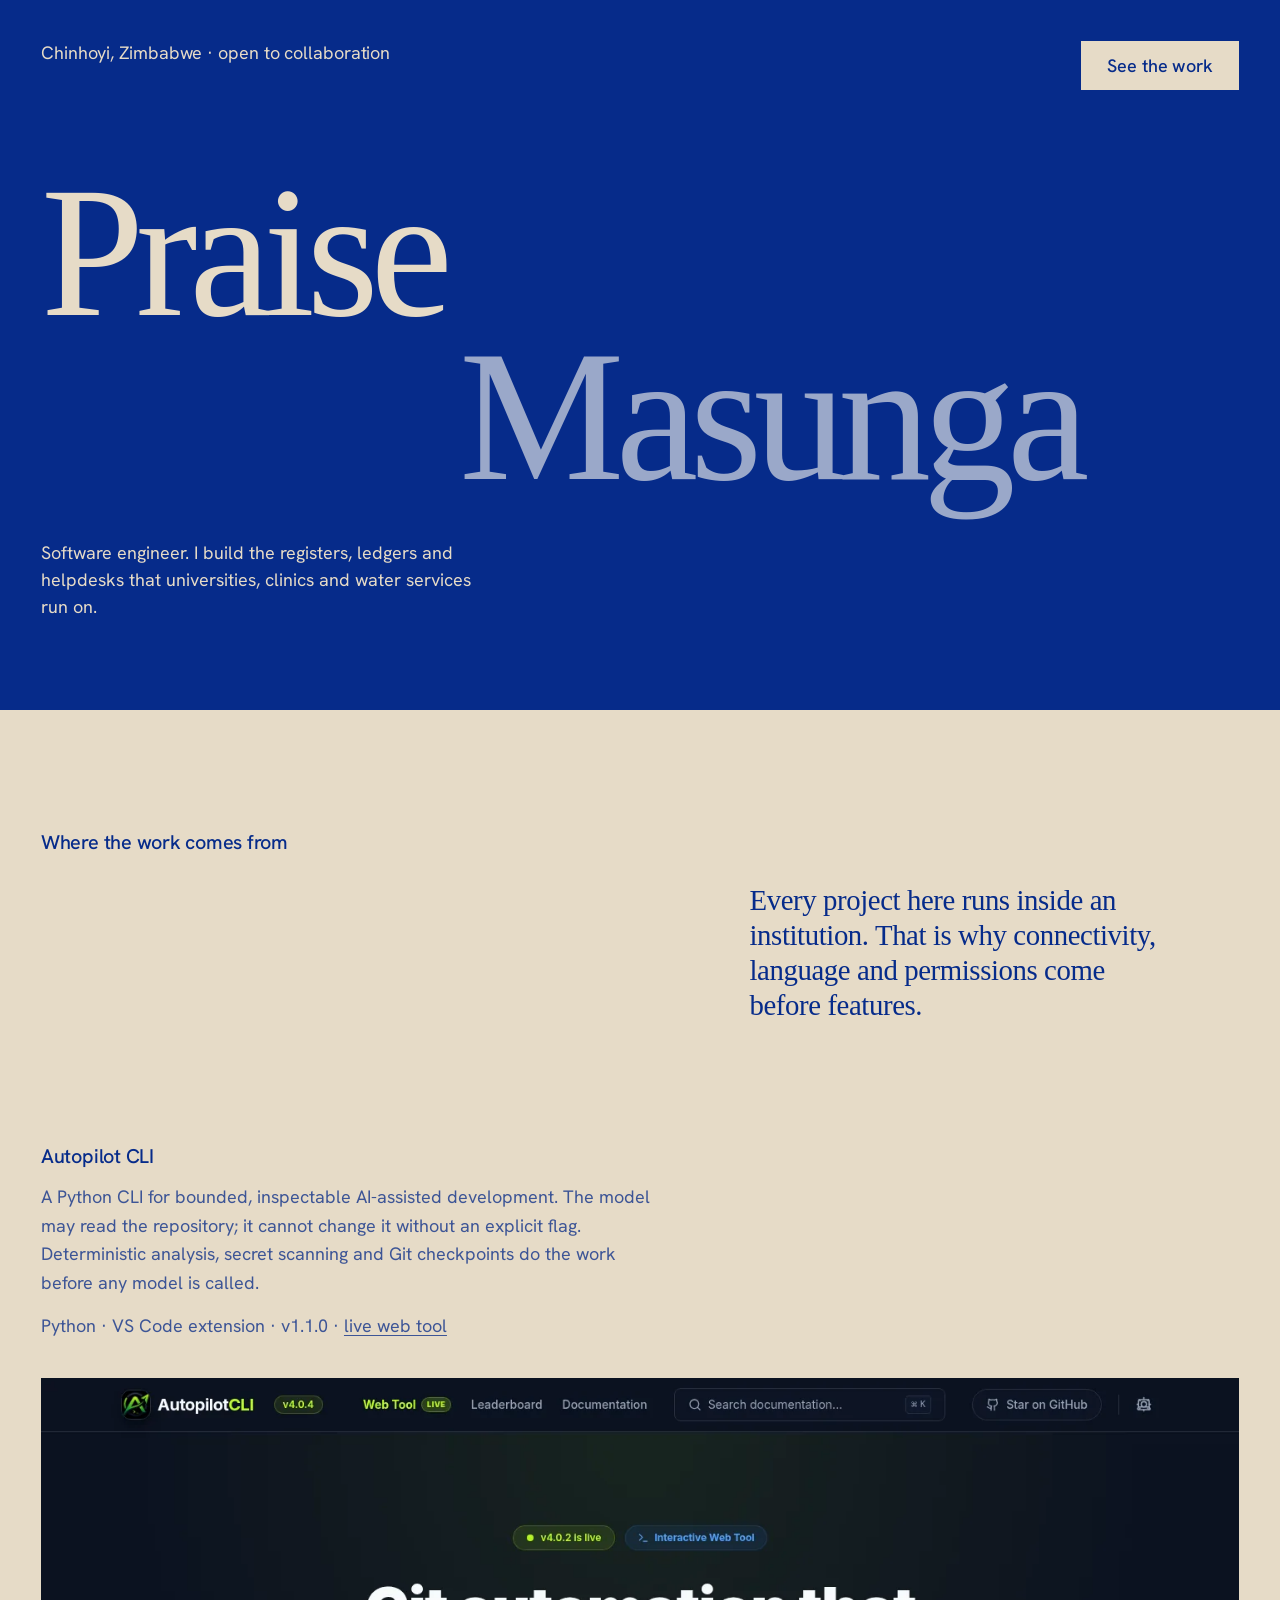
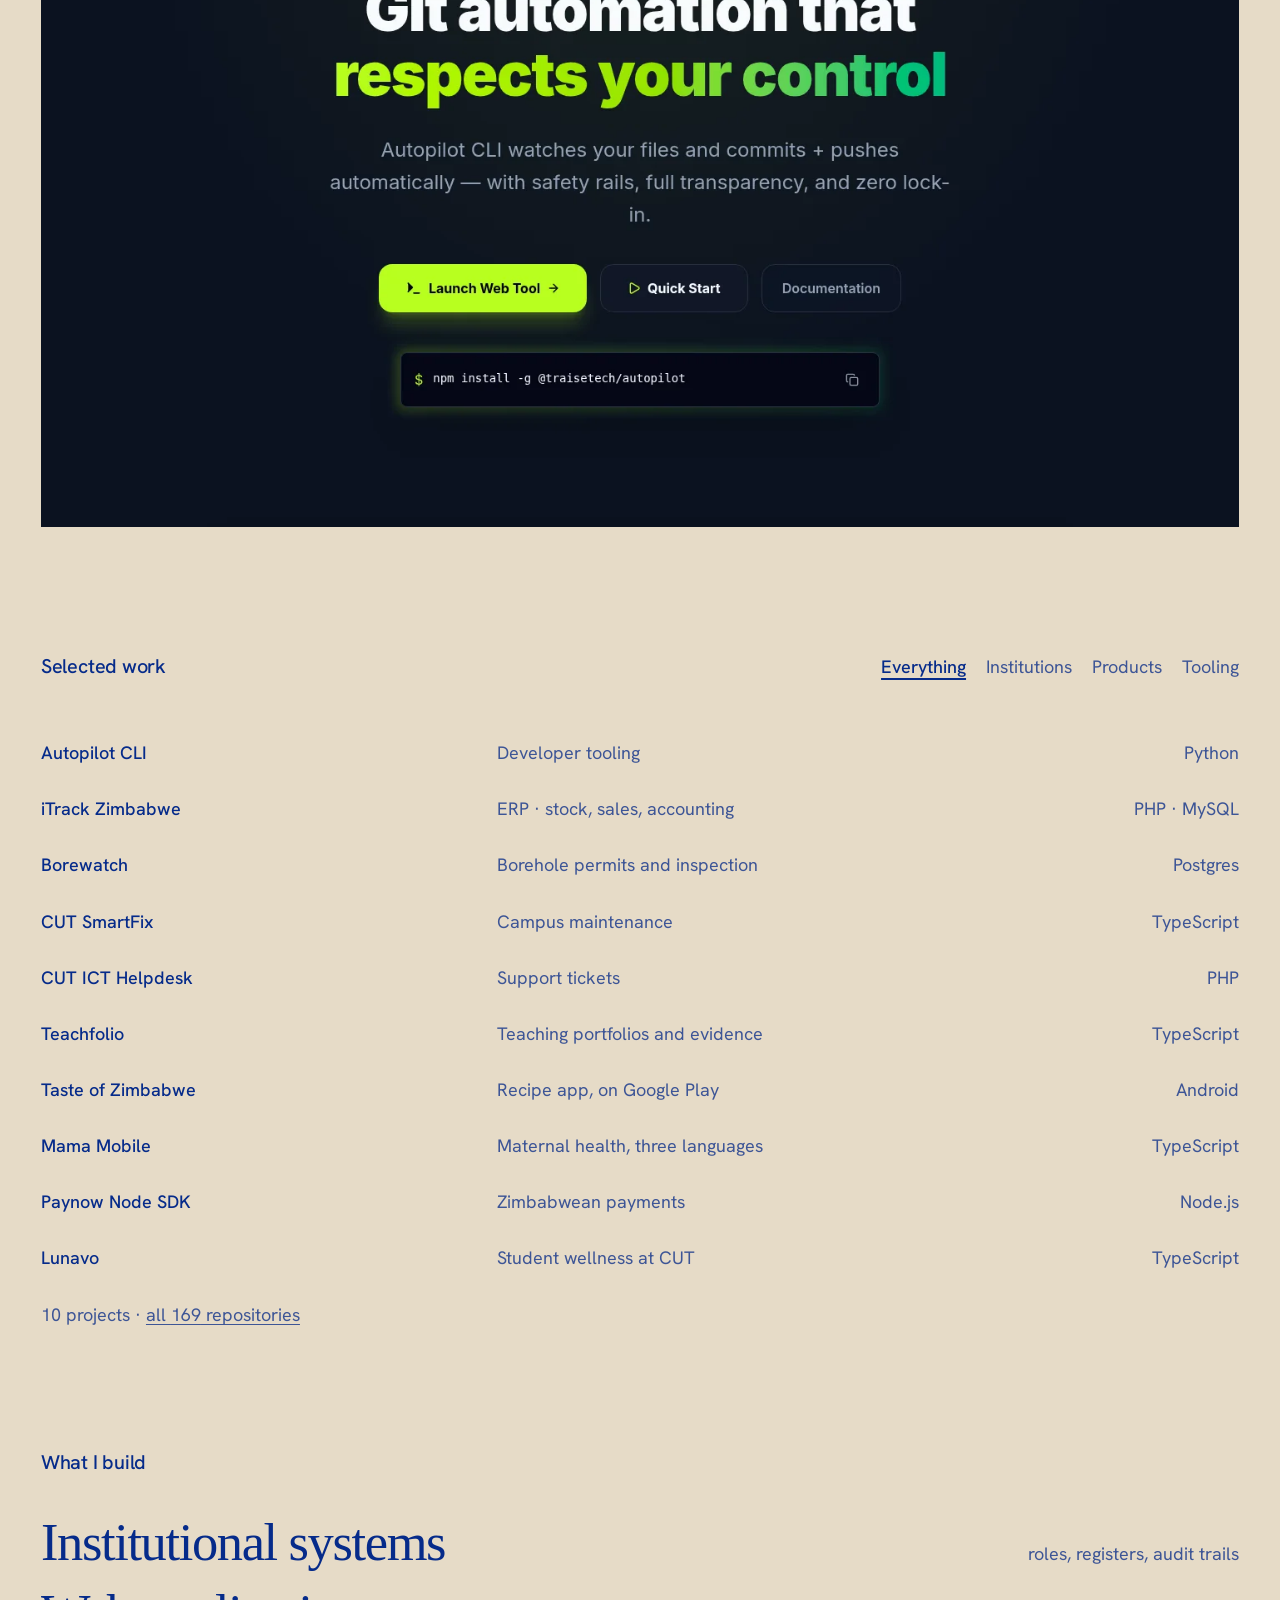
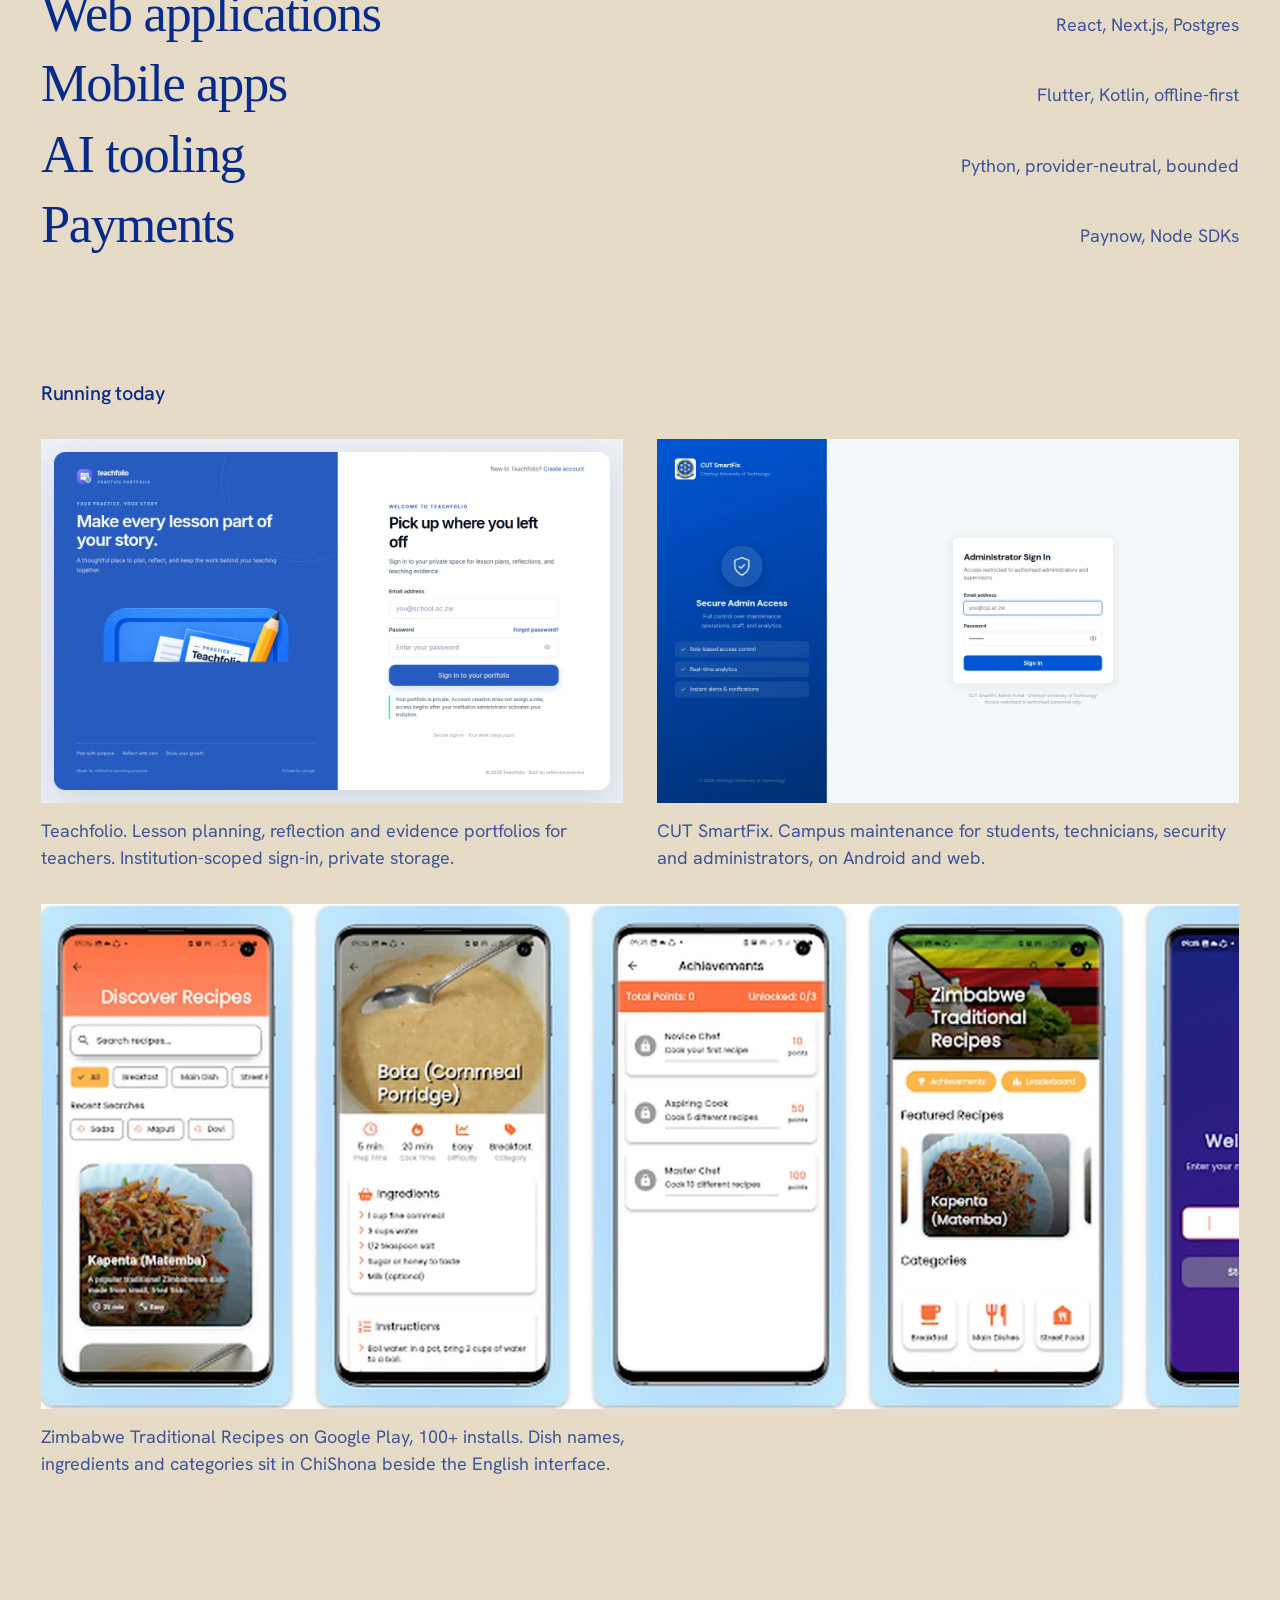
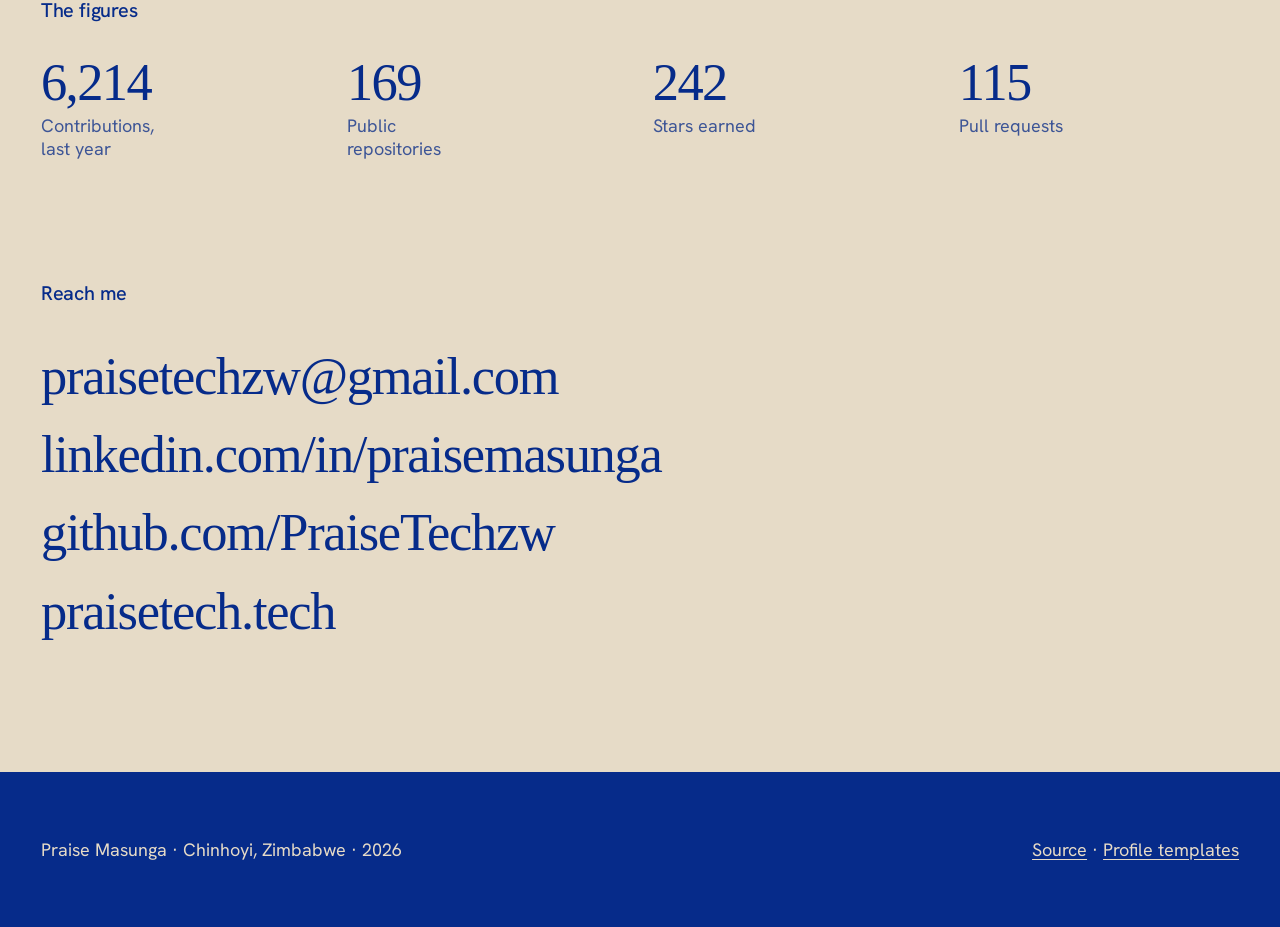
==== commit 778ab656: "fix: keep showcase figures in step with the signals plate The site hardcoded 6,212 contributions and" ====
--- a/site/index.html
+++ b/site/index.html
@@ -6,6 +6,7 @@
 <title>Praise Masunga, software engineer in Chinhoyi</title>
 <meta name="description" content="Praise Masunga builds web, mobile and AI systems for universities, clinics, water services and small businesses in Zimbabwe. Selected work, live products and contact.">
 <link rel="canonical" href="https://praisetechzw.github.io/PraiseTechzw/">
+<link rel="icon" href="./favicon.svg" type="image/svg+xml">
 <meta name="theme-color" content="#062b8a">
 <meta property="og:type" content="website">
 <meta property="og:title" content="Praise Masunga, software engineer in Chinhoyi">
@@ -98,7 +99,7 @@
         <a href="https://github.com/PraiseTechzw/Lunavo"><span class="row-name">Lunavo</span><span class="row-kind">Student wellness at CUT</span><span class="row-stack">TypeScript</span></a>
       </li>
     </ul>
-    <p class="ledger-foot"><span id="ledger-count">10 projects</span> · <a href="https://github.com/PraiseTechzw?tab=repositories">all 169 repositories</a></p>
+    <p class="ledger-foot"><span id="ledger-count">10 projects</span> · <a href="https://github.com/PraiseTechzw?tab=repositories">all <span data-signal="repositories">169</span> repositories</a></p>
   </section>
 
   <section class="menu-section" aria-labelledby="menu-h">
@@ -133,10 +134,10 @@
   <section class="figures" aria-labelledby="figures-h">
     <h2 class="section-head" id="figures-h">The figures</h2>
     <dl class="figure-row">
-      <div><dt>Contributions, last year</dt><dd>6,212</dd></div>
-      <div><dt>Public repositories</dt><dd>169</dd></div>
-      <div><dt>Stars earned</dt><dd>242</dd></div>
-      <div><dt>Pull requests</dt><dd>114</dd></div>
+      <div><dt>Contributions, last year</dt><dd data-signal="contributions">6,214</dd></div>
+      <div><dt>Public repositories</dt><dd data-signal="repositories">169</dd></div>
+      <div><dt>Stars earned</dt><dd data-signal="stars">242</dd></div>
+      <div><dt>Pull requests</dt><dd data-signal="pullRequests">115</dd></div>
     </dl>
   </section>
 
@@ -174,6 +175,20 @@
     targets.forEach(function (el) { el.classList.add('reveal'); io.observe(el); });
     setTimeout(function () { targets.forEach(function (el) { el.classList.add('in'); }); }, 2500);
   }
+
+  // The figures mirror the README plate. The committed values are the fallback;
+  // signals.json is refreshed by the same workflow so the two never drift.
+  fetch('./signals.json', { cache: 'no-store' })
+    .then(function (r) { return r.ok ? r.json() : null; })
+    .then(function (s) {
+      if (!s) return;
+      var nf = new Intl.NumberFormat('en-US');
+      document.querySelectorAll('[data-signal]').forEach(function (el) {
+        var v = s[el.dataset.signal];
+        if (typeof v === 'number') el.textContent = nf.format(v);
+      });
+    })
+    .catch(function () {});
 
   // Ledger filter.
   var buttons = document.querySelectorAll('.filter-btn');
